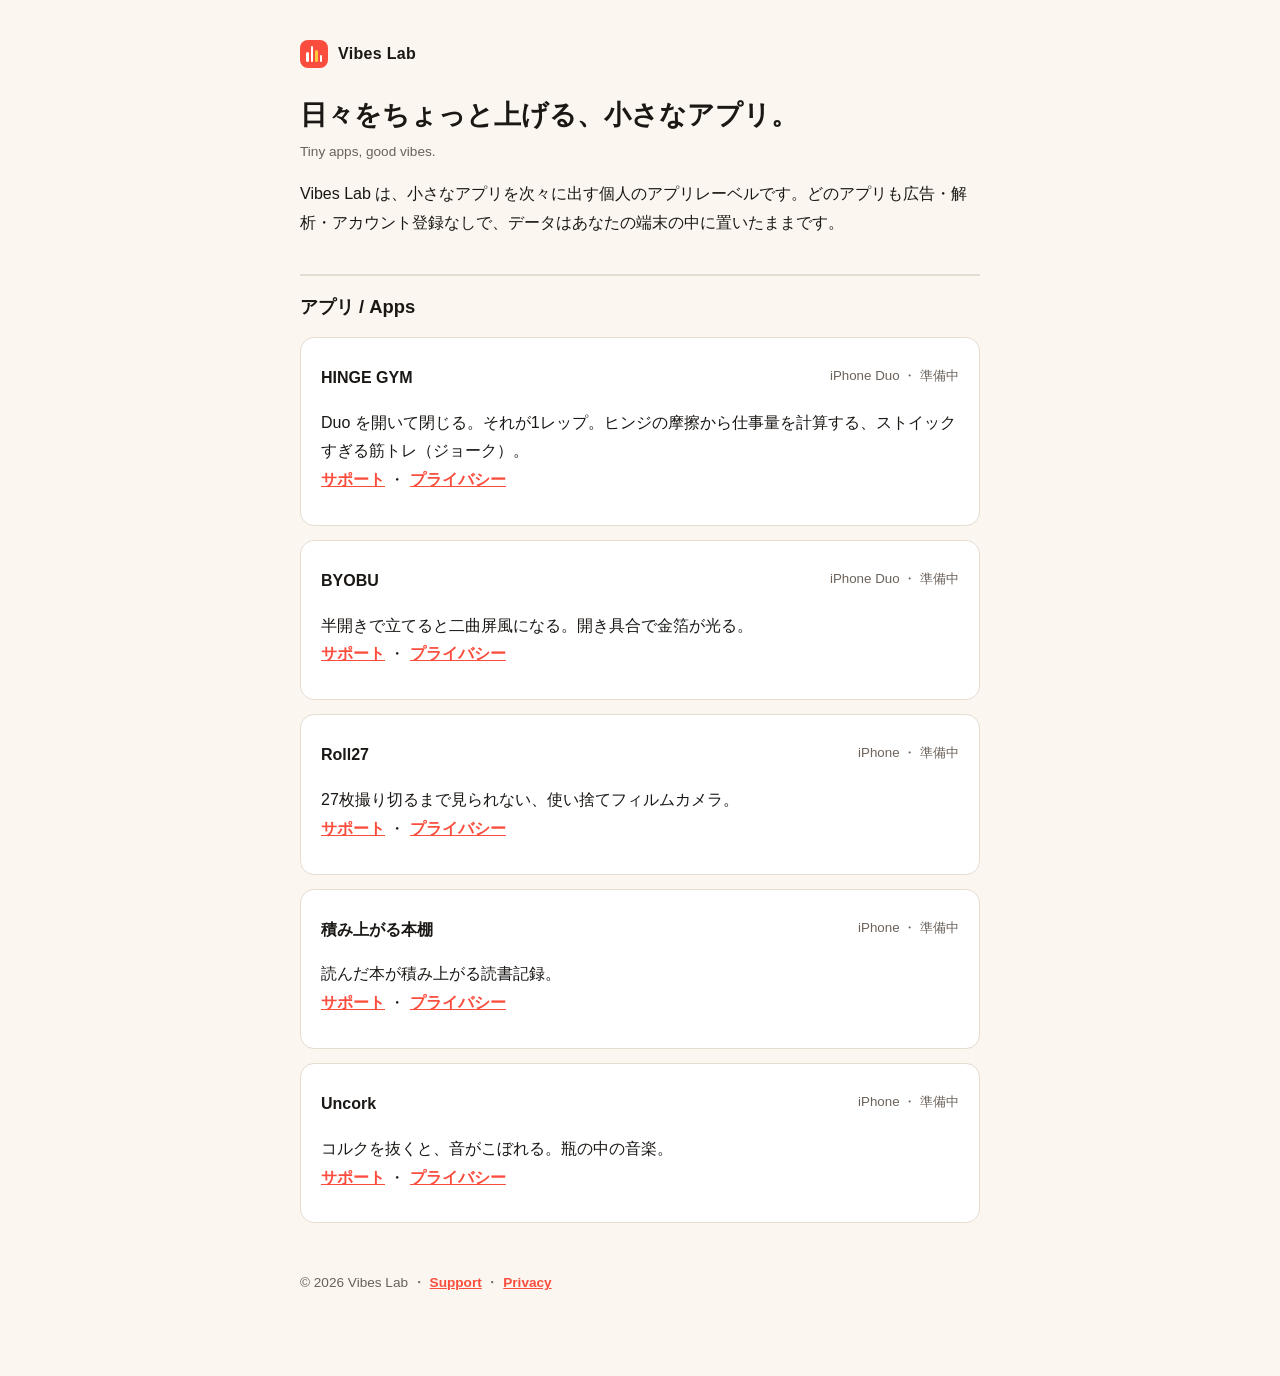
==== index.html @ 2c4c1a77 "Vibes Lab 共通サイト: 全アプリ共通のプライバシーポリシー・サポート（日英）とアプリ一覧" ====
<!DOCTYPE html>
<html lang="ja"><head><meta charset="UTF-8"><meta name="viewport" content="width=device-width, initial-scale=1.0">
<title>Vibes Lab — Tiny apps, good vibes.</title>
<meta name="description" content="小さなアプリを次々に出す個人アプリレーベル。Tiny apps, good vibes.">
<link rel="stylesheet" href="style.css">
</head><body><main>
<a class="label" href="./"><span class="mark"><i style="height:10px"></i><i style="height:16px"></i><i style="height:12px"></i><i style="height:7px"></i></span>Vibes Lab</a>

<h1>日々をちょっと上げる、小さなアプリ。</h1>
<p class="meta">Tiny apps, good vibes.</p>
<p>Vibes Lab は、小さなアプリを次々に出す個人のアプリレーベルです。どのアプリも広告・解析・アカウント登録なしで、データはあなたの端末の中に置いたままです。</p>

<h2>アプリ / Apps</h2>
<section class="app"><h3>HINGE GYM <small>iPhone Duo ・ 準備中</small></h3>
<p>Duo を開いて閉じる。それが1レップ。ヒンジの摩擦から仕事量を計算する、ストイックすぎる筋トレ（ジョーク）。<br><a href="support/#hinge-gym">サポート</a> ・ <a href="privacy/#hinge-gym">プライバシー</a></p></section>
<section class="app"><h3>BYOBU <small>iPhone Duo ・ 準備中</small></h3>
<p>半開きで立てると二曲屏風になる。開き具合で金箔が光る。<br><a href="support/#byobu">サポート</a> ・ <a href="privacy/#byobu">プライバシー</a></p></section>
<section class="app"><h3>Roll27 <small>iPhone ・ 準備中</small></h3>
<p>27枚撮り切るまで見られない、使い捨てフィルムカメラ。<br><a href="support/#roll27">サポート</a> ・ <a href="privacy/#roll27">プライバシー</a></p></section>
<section class="app"><h3>積み上がる本棚 <small>iPhone ・ 準備中</small></h3>
<p>読んだ本が積み上がる読書記録。<br><a href="support/#bookshelf">サポート</a> ・ <a href="privacy/#bookshelf">プライバシー</a></p></section>
<section class="app"><h3>Uncork <small>iPhone ・ 準備中</small></h3>
<p>コルクを抜くと、音がこぼれる。瓶の中の音楽。<br><a href="support/#uncork">サポート</a> ・ <a href="privacy/#uncork">プライバシー</a></p></section>

<footer>© 2026 Vibes Lab ・ <a href="support/">Support</a> ・ <a href="privacy/">Privacy</a></footer>
</main></body></html>
---- style.css ----
/* Vibes Lab 共通ページ（brand/vibes-lab.md の配色: Coral #FB4D3D / Spark #FFC93C / Ink #1A1714 / Paper #FBF6EF） */
:root{--coral:#FB4D3D;--spark:#FFC93C;--ink:#1A1714;--paper:#FBF6EF;--muted:#6b625a;--line:#e6dccf;--card:#fff}
@media (prefers-color-scheme:dark){:root{--ink:#F4EEE6;--paper:#1A1714;--muted:#a59b90;--line:#3a332d;--card:#231f1b}}
*{box-sizing:border-box}
body{margin:0;background:var(--paper);color:var(--ink);font-family:-apple-system,BlinkMacSystemFont,"Hiragino Sans","Noto Sans JP",sans-serif;line-height:1.8}
main{max-width:720px;margin:0 auto;padding:40px 20px 80px}
.label{display:flex;align-items:center;gap:10px;font-weight:800;letter-spacing:.02em;text-decoration:none;color:var(--ink)}
.mark{width:28px;height:28px;border-radius:8px;background:var(--coral);display:flex;align-items:flex-end;justify-content:center;gap:2px;padding:6px}
.mark i{display:block;width:3px;background:#fff;border-radius:2px}.mark i:nth-child(3){background:var(--spark)}
h1{font-size:1.7rem;line-height:1.35;margin:28px 0 6px}
h2{font-size:1.15rem;margin:36px 0 8px;padding-top:14px;border-top:2px solid var(--line)}
h3{font-size:1rem;margin:22px 0 4px}
.meta{color:var(--muted);font-size:.85rem;margin:0 0 16px}
.callout{background:var(--card);border-left:4px solid var(--coral);border-radius:10px;padding:12px 18px;margin:18px 0}
.app{background:var(--card);border:1px solid var(--line);border-radius:14px;padding:4px 20px 14px;margin:14px 0;scroll-margin-top:16px}
.app h3{display:flex;justify-content:space-between;gap:8px;flex-wrap:wrap}
.app h3 small{color:var(--muted);font-weight:500}
a{color:var(--coral);font-weight:700}
ul{padding-left:1.2em} li{margin:5px 0}
nav.toc{display:flex;flex-wrap:wrap;gap:6px;margin:10px 0}
nav.toc a{font-size:.85rem;border:1px solid var(--line);border-radius:999px;padding:2px 10px;text-decoration:none}
hr.lang{border:0;border-top:2px dashed var(--line);margin:56px 0}
footer{margin-top:48px;font-size:.85rem;color:var(--muted)}
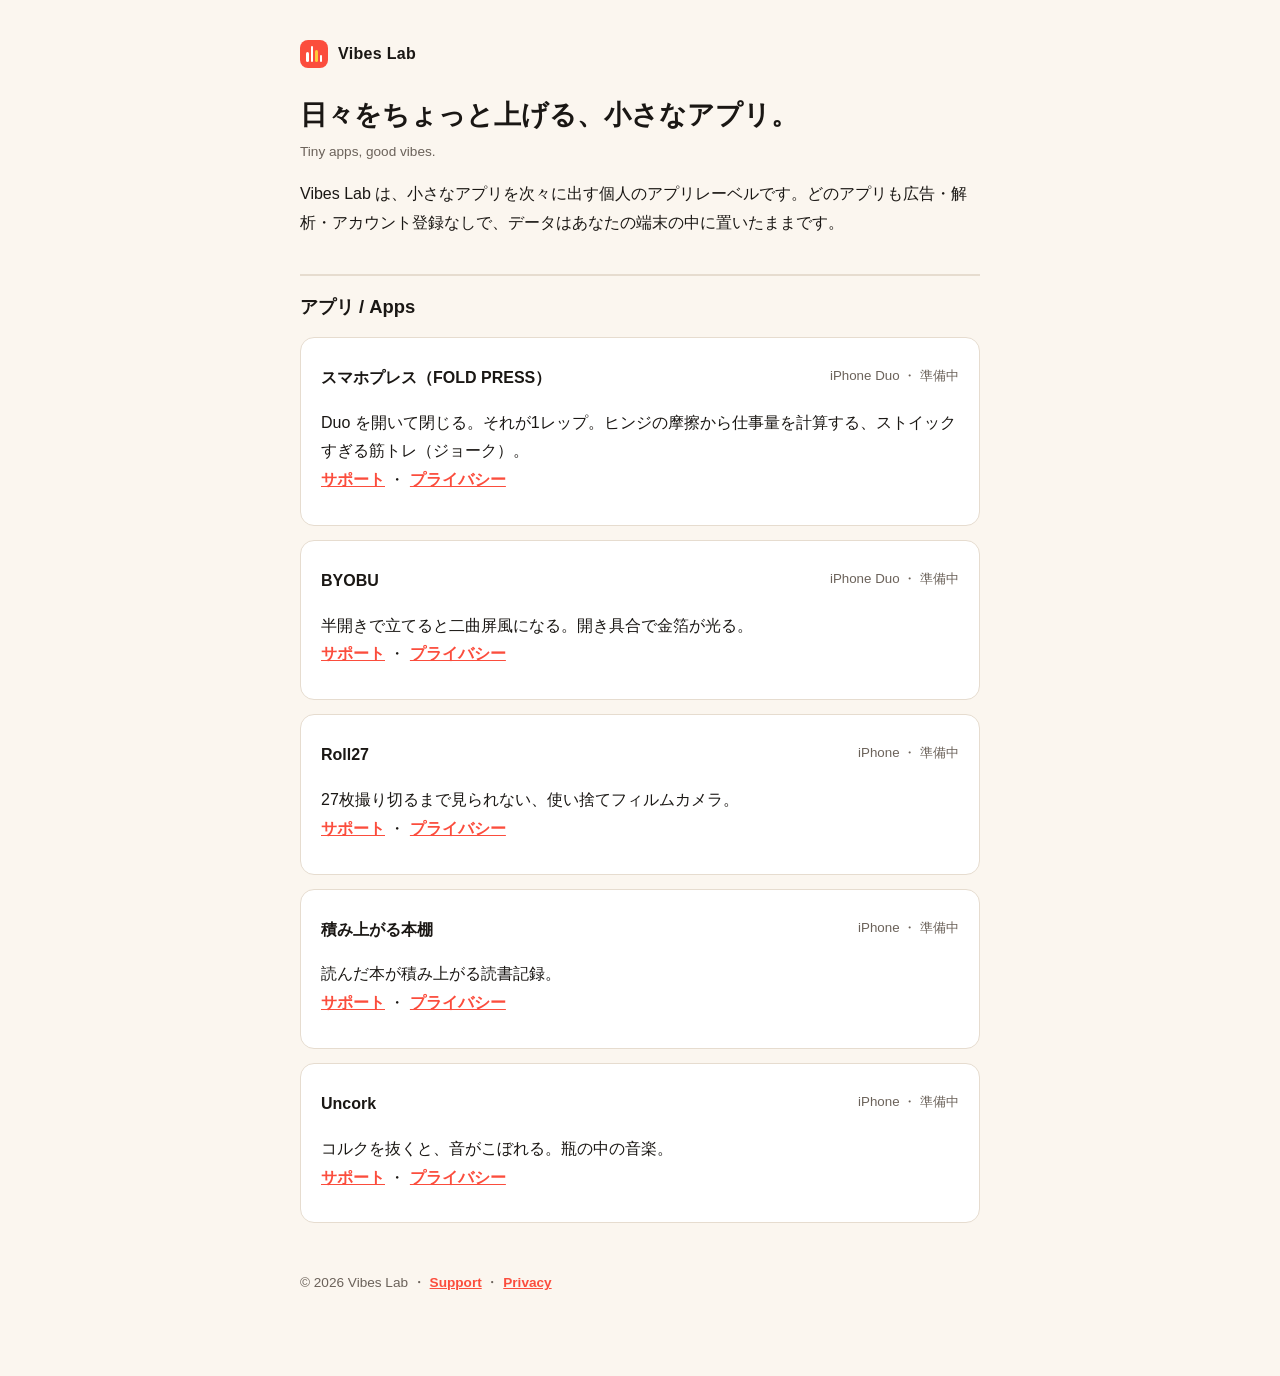
==== commit 41465b93: "HINGE GYM を改名: 英語 FOLD PRESS / 日本語 スマホプレス（アンカー #fold-press）" ====
--- a/index.html
+++ b/index.html
@@ -11,8 +11,8 @@
 <p>Vibes Lab は、小さなアプリを次々に出す個人のアプリレーベルです。どのアプリも広告・解析・アカウント登録なしで、データはあなたの端末の中に置いたままです。</p>
 
 <h2>アプリ / Apps</h2>
-<section class="app"><h3>HINGE GYM <small>iPhone Duo ・ 準備中</small></h3>
-<p>Duo を開いて閉じる。それが1レップ。ヒンジの摩擦から仕事量を計算する、ストイックすぎる筋トレ（ジョーク）。<br><a href="support/#hinge-gym">サポート</a> ・ <a href="privacy/#hinge-gym">プライバシー</a></p></section>
+<section class="app"><h3>スマホプレス（FOLD PRESS） <small>iPhone Duo ・ 準備中</small></h3>
+<p>Duo を開いて閉じる。それが1レップ。ヒンジの摩擦から仕事量を計算する、ストイックすぎる筋トレ（ジョーク）。<br><a href="support/#fold-press">サポート</a> ・ <a href="privacy/#fold-press">プライバシー</a></p></section>
 <section class="app"><h3>BYOBU <small>iPhone Duo ・ 準備中</small></h3>
 <p>半開きで立てると二曲屏風になる。開き具合で金箔が光る。<br><a href="support/#byobu">サポート</a> ・ <a href="privacy/#byobu">プライバシー</a></p></section>
 <section class="app"><h3>Roll27 <small>iPhone ・ 準備中</small></h3>
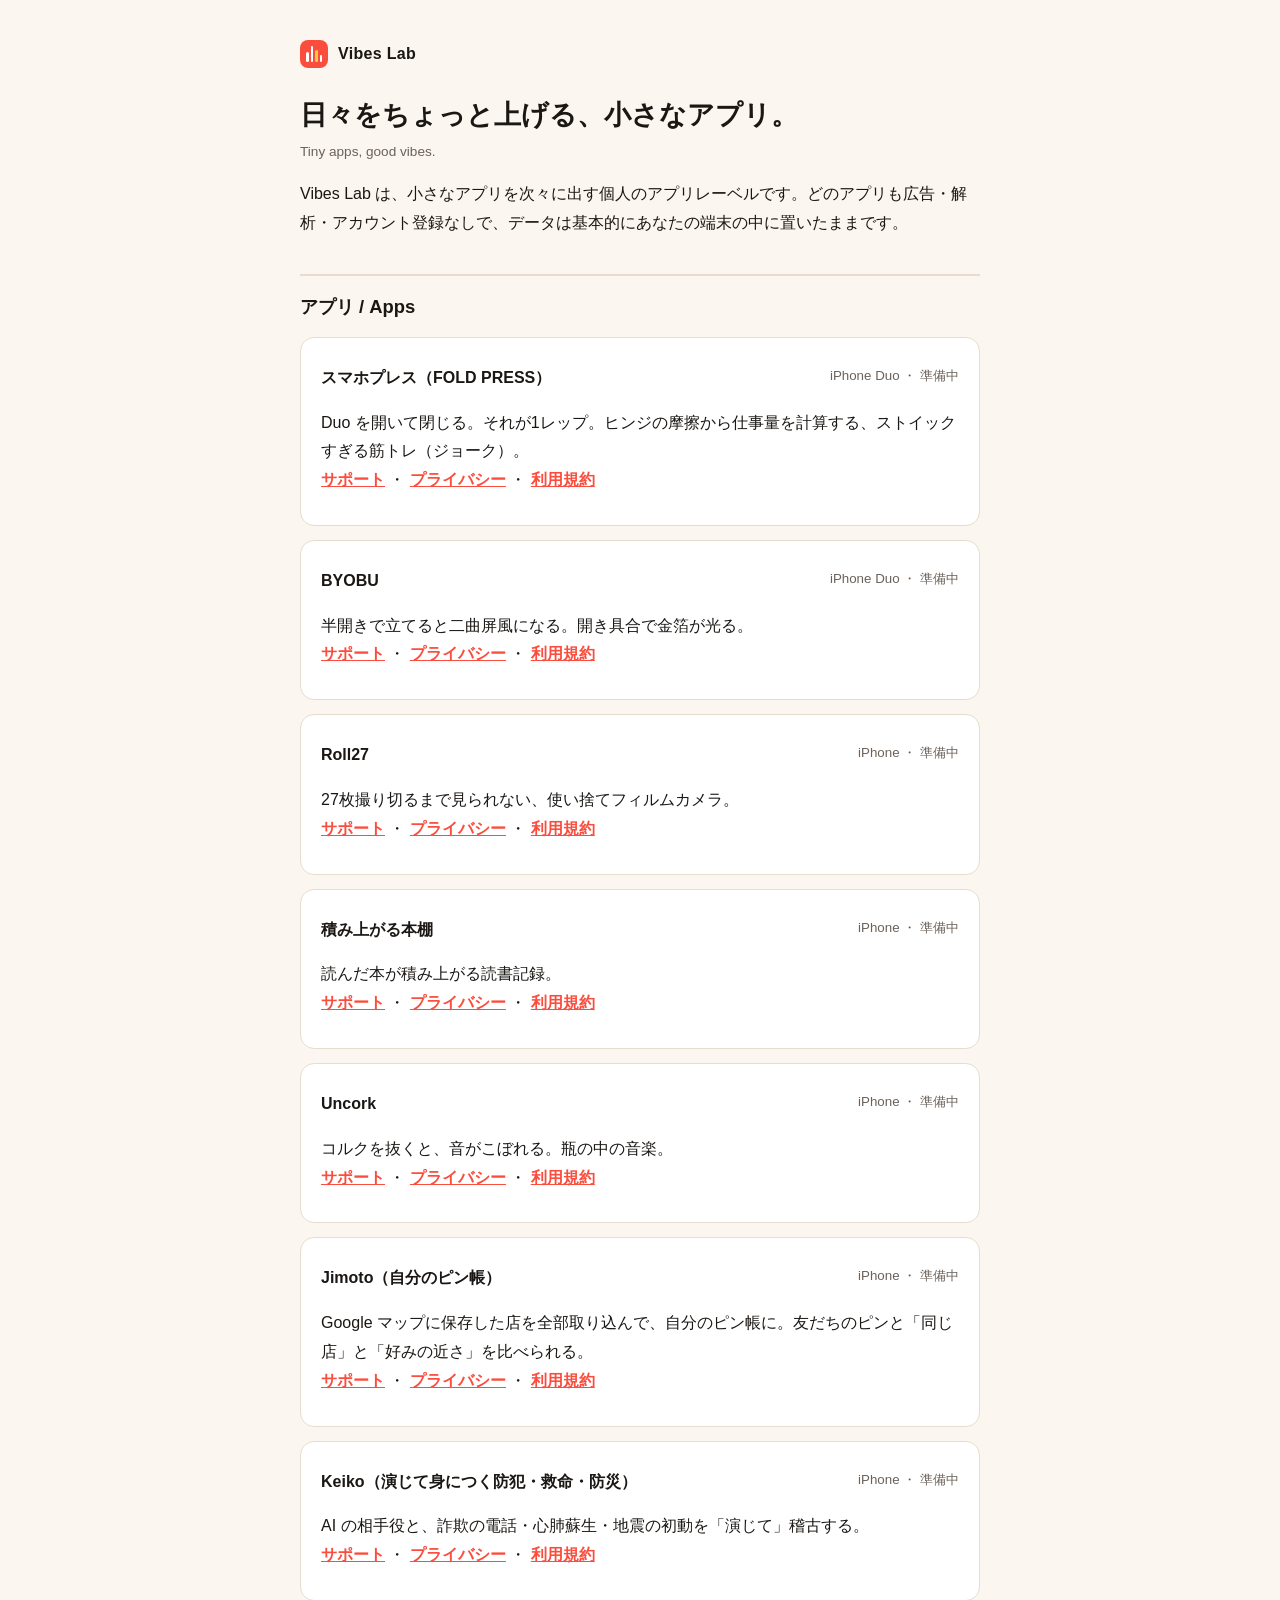
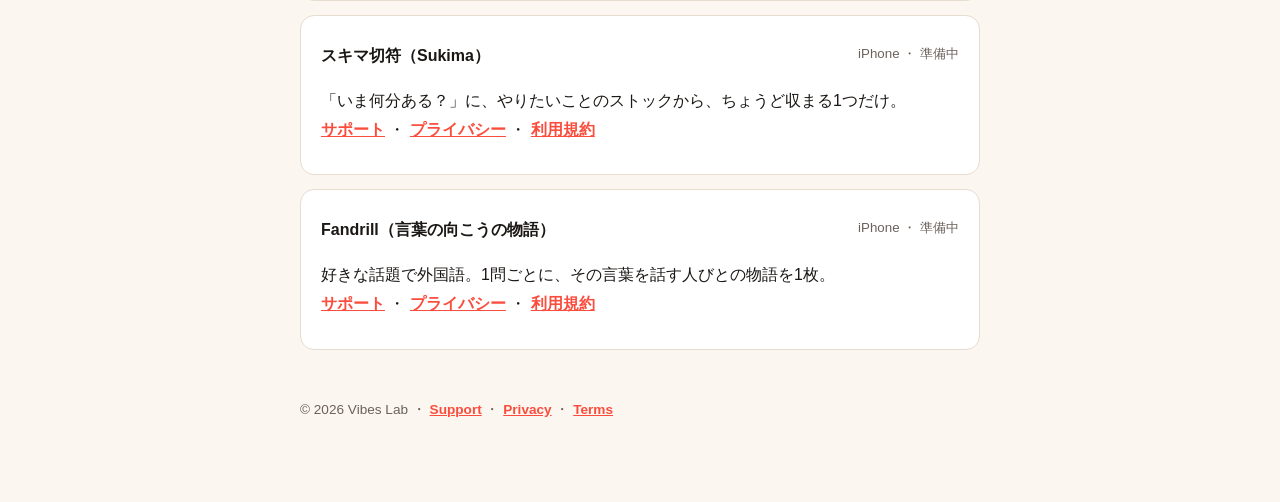
==== commit 9d0e34df: "利用規約（日英）を追加し、Jimoto / Keiko / スキマ切符 / Fandrill をプライバシー・サポート・一覧に追加 - terms/: 全アプリ共通の条件（同意・使う権利・禁止事項・A" ====
--- a/index.html
+++ b/index.html
@@ -8,19 +8,28 @@
 
 <h1>日々をちょっと上げる、小さなアプリ。</h1>
 <p class="meta">Tiny apps, good vibes.</p>
-<p>Vibes Lab は、小さなアプリを次々に出す個人のアプリレーベルです。どのアプリも広告・解析・アカウント登録なしで、データはあなたの端末の中に置いたままです。</p>
+<p>Vibes Lab は、小さなアプリを次々に出す個人のアプリレーベルです。どのアプリも広告・解析・アカウント登録なしで、データは基本的にあなたの端末の中に置いたままです。</p>
 
 <h2>アプリ / Apps</h2>
 <section class="app"><h3>スマホプレス（FOLD PRESS） <small>iPhone Duo ・ 準備中</small></h3>
-<p>Duo を開いて閉じる。それが1レップ。ヒンジの摩擦から仕事量を計算する、ストイックすぎる筋トレ（ジョーク）。<br><a href="support/#fold-press">サポート</a> ・ <a href="privacy/#fold-press">プライバシー</a></p></section>
+<p>Duo を開いて閉じる。それが1レップ。ヒンジの摩擦から仕事量を計算する、ストイックすぎる筋トレ（ジョーク）。<br><a href="support/#fold-press">サポート</a> ・ <a href="privacy/#fold-press">プライバシー</a> ・ <a href="terms/">利用規約</a></p></section>
 <section class="app"><h3>BYOBU <small>iPhone Duo ・ 準備中</small></h3>
-<p>半開きで立てると二曲屏風になる。開き具合で金箔が光る。<br><a href="support/#byobu">サポート</a> ・ <a href="privacy/#byobu">プライバシー</a></p></section>
+<p>半開きで立てると二曲屏風になる。開き具合で金箔が光る。<br><a href="support/#byobu">サポート</a> ・ <a href="privacy/#byobu">プライバシー</a> ・ <a href="terms/">利用規約</a></p></section>
 <section class="app"><h3>Roll27 <small>iPhone ・ 準備中</small></h3>
-<p>27枚撮り切るまで見られない、使い捨てフィルムカメラ。<br><a href="support/#roll27">サポート</a> ・ <a href="privacy/#roll27">プライバシー</a></p></section>
+<p>27枚撮り切るまで見られない、使い捨てフィルムカメラ。<br><a href="support/#roll27">サポート</a> ・ <a href="privacy/#roll27">プライバシー</a> ・ <a href="terms/">利用規約</a></p></section>
 <section class="app"><h3>積み上がる本棚 <small>iPhone ・ 準備中</small></h3>
-<p>読んだ本が積み上がる読書記録。<br><a href="support/#bookshelf">サポート</a> ・ <a href="privacy/#bookshelf">プライバシー</a></p></section>
+<p>読んだ本が積み上がる読書記録。<br><a href="support/#bookshelf">サポート</a> ・ <a href="privacy/#bookshelf">プライバシー</a> ・ <a href="terms/">利用規約</a></p></section>
 <section class="app"><h3>Uncork <small>iPhone ・ 準備中</small></h3>
-<p>コルクを抜くと、音がこぼれる。瓶の中の音楽。<br><a href="support/#uncork">サポート</a> ・ <a href="privacy/#uncork">プライバシー</a></p></section>
+<p>コルクを抜くと、音がこぼれる。瓶の中の音楽。<br><a href="support/#uncork">サポート</a> ・ <a href="privacy/#uncork">プライバシー</a> ・ <a href="terms/">利用規約</a></p></section>
 
-<footer>© 2026 Vibes Lab ・ <a href="support/">Support</a> ・ <a href="privacy/">Privacy</a></footer>
+<section class="app"><h3>Jimoto（自分のピン帳） <small>iPhone ・ 準備中</small></h3>
+<p>Google マップに保存した店を全部取り込んで、自分のピン帳に。友だちのピンと「同じ店」と「好みの近さ」を比べられる。<br><a href="support/#jimoto">サポート</a> ・ <a href="privacy/#jimoto">プライバシー</a> ・ <a href="terms/#jimoto">利用規約</a></p></section>
+<section class="app"><h3>Keiko（演じて身につく防犯・救命・防災） <small>iPhone ・ 準備中</small></h3>
+<p>AI の相手役と、詐欺の電話・心肺蘇生・地震の初動を「演じて」稽古する。<br><a href="support/#keiko">サポート</a> ・ <a href="privacy/#keiko">プライバシー</a> ・ <a href="terms/#keiko">利用規約</a></p></section>
+<section class="app"><h3>スキマ切符（Sukima） <small>iPhone ・ 準備中</small></h3>
+<p>「いま何分ある？」に、やりたいことのストックから、ちょうど収まる1つだけ。<br><a href="support/#sukima">サポート</a> ・ <a href="privacy/#sukima">プライバシー</a> ・ <a href="terms/#sukima">利用規約</a></p></section>
+<section class="app"><h3>Fandrill（言葉の向こうの物語） <small>iPhone ・ 準備中</small></h3>
+<p>好きな話題で外国語。1問ごとに、その言葉を話す人びとの物語を1枚。<br><a href="support/#fandrill">サポート</a> ・ <a href="privacy/#fandrill">プライバシー</a> ・ <a href="terms/#fandrill">利用規約</a></p></section>
+
+<footer>© 2026 Vibes Lab ・ <a href="support/">Support</a> ・ <a href="privacy/">Privacy</a> ・ <a href="terms/">Terms</a></footer>
 </main></body></html>
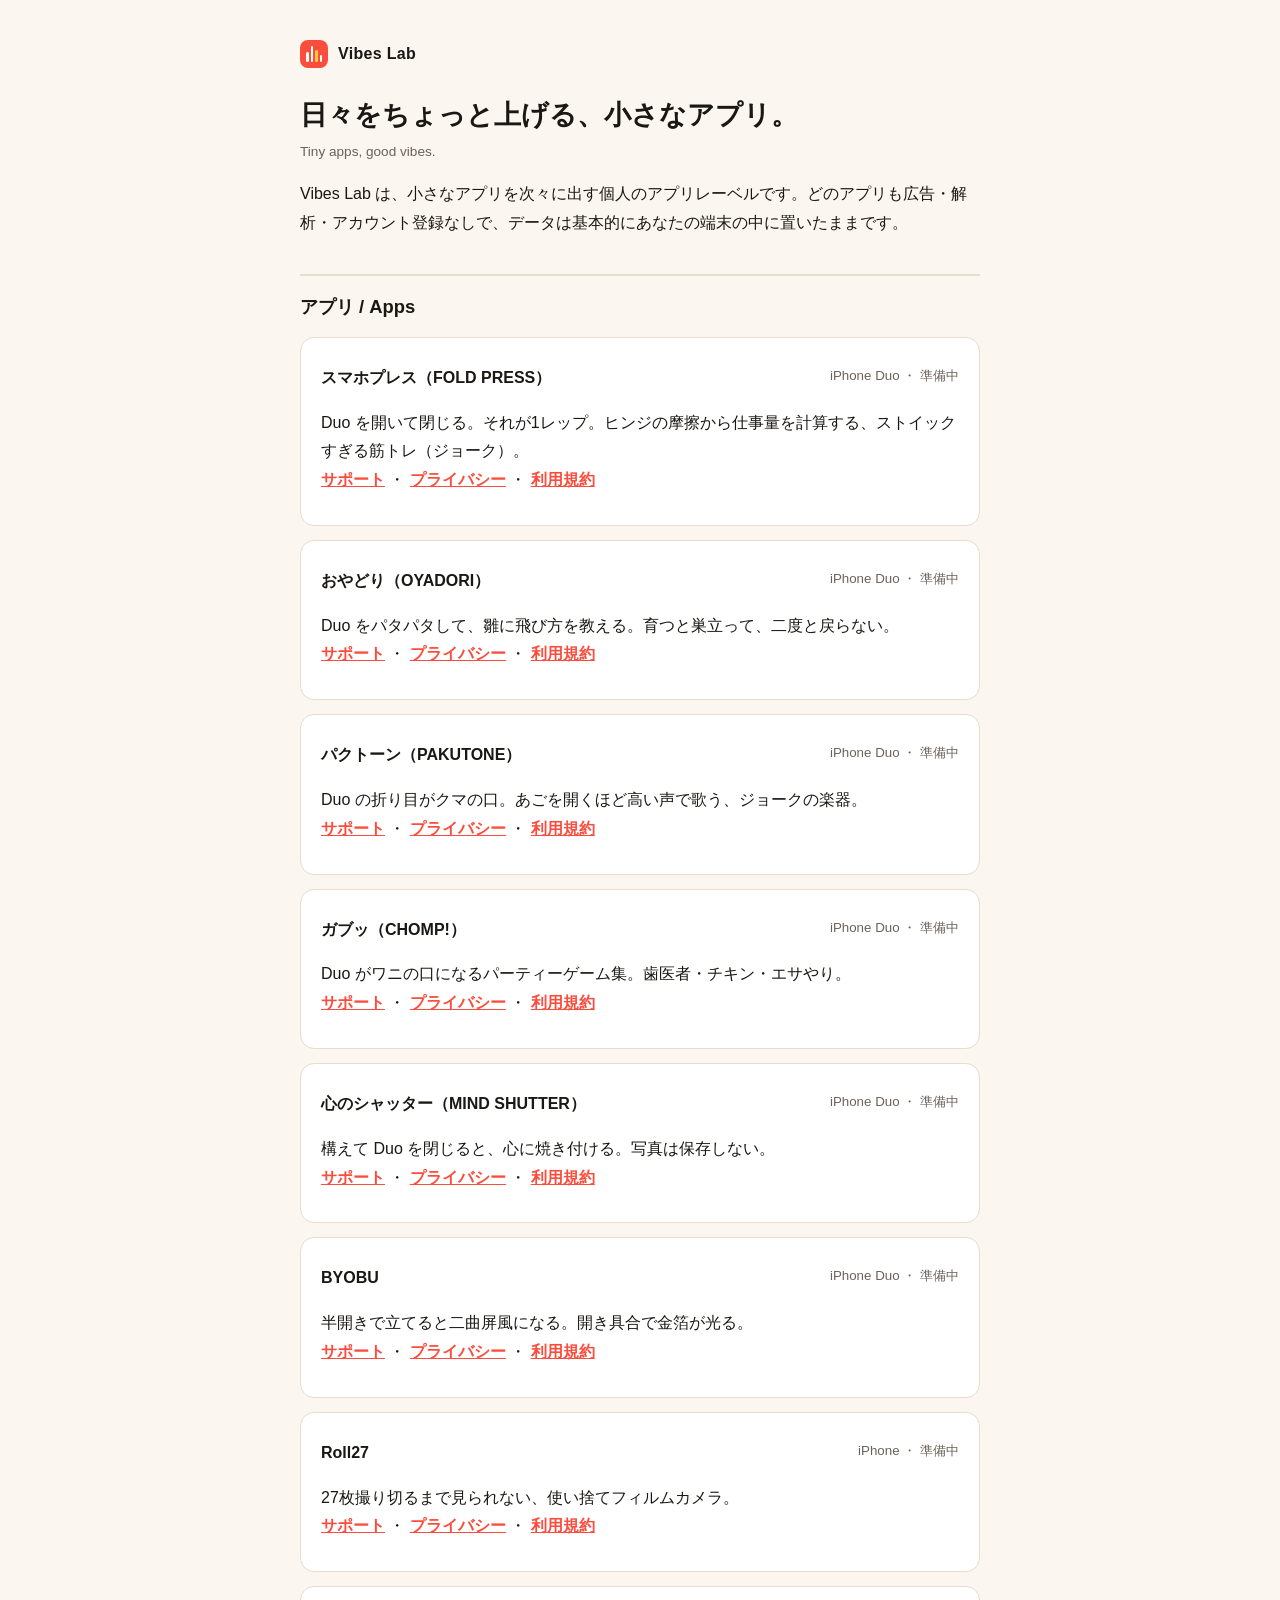
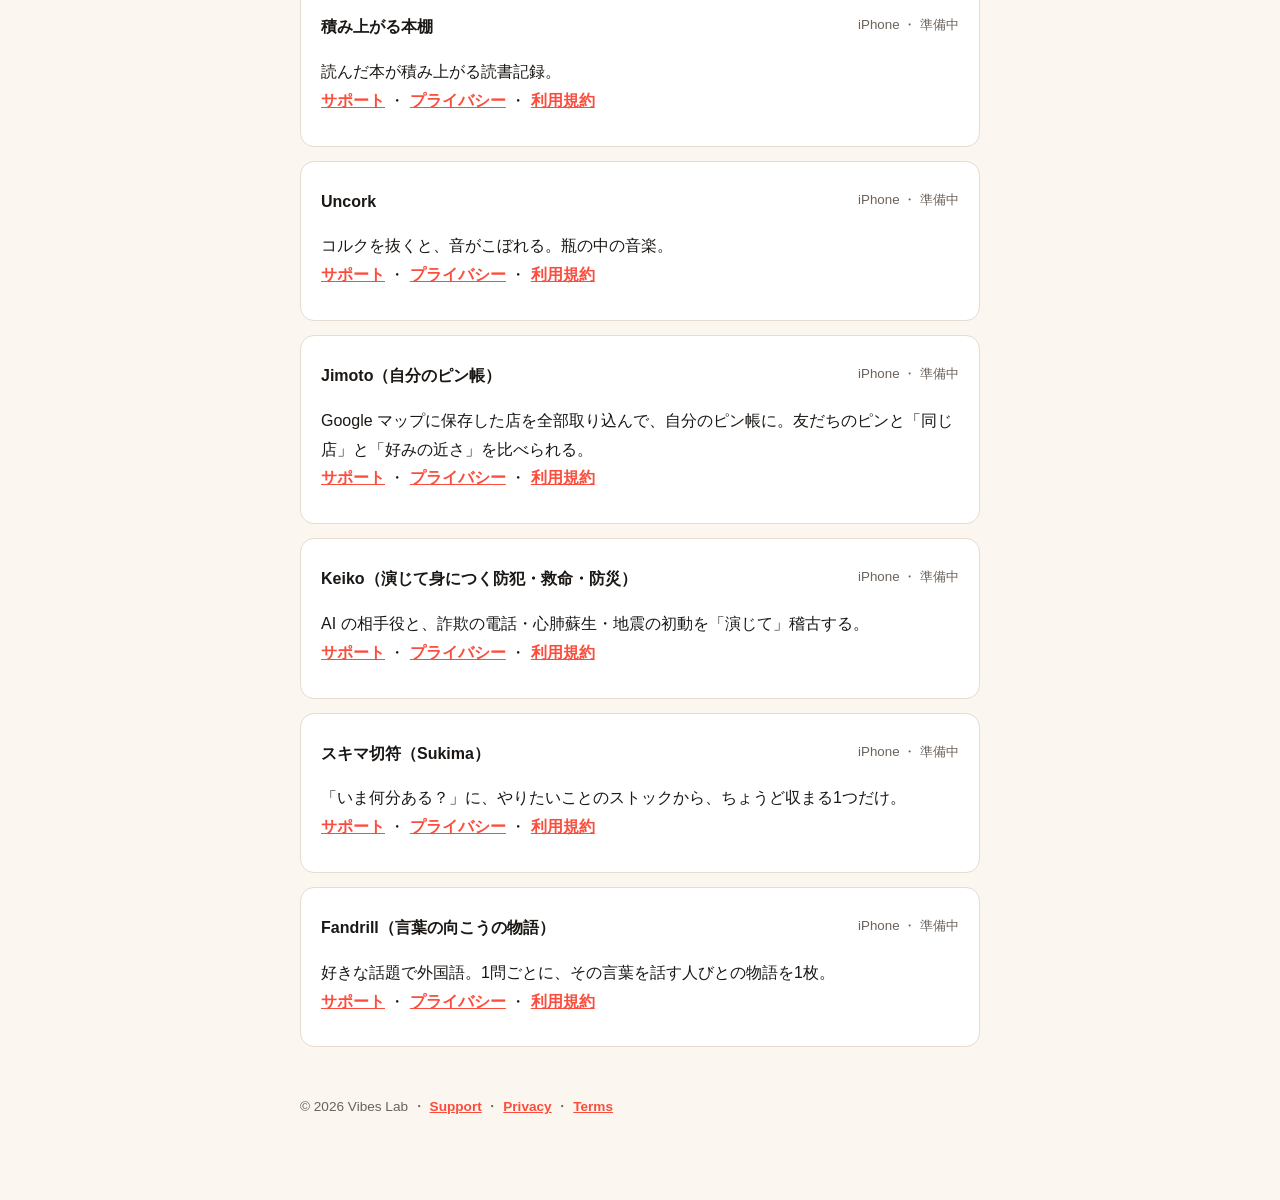
==== commit aa958ef8: "Duo 4本を追加: おやどり / パクトーン / ガブッ / 心のシャッター（プライバシー・サポート・利用規約の日英、アプリ一覧）" ====
--- a/index.html
+++ b/index.html
@@ -12,7 +12,15 @@
 
 <h2>アプリ / Apps</h2>
 <section class="app"><h3>スマホプレス（FOLD PRESS） <small>iPhone Duo ・ 準備中</small></h3>
-<p>Duo を開いて閉じる。それが1レップ。ヒンジの摩擦から仕事量を計算する、ストイックすぎる筋トレ（ジョーク）。<br><a href="support/#fold-press">サポート</a> ・ <a href="privacy/#fold-press">プライバシー</a> ・ <a href="terms/">利用規約</a></p></section>
+<p>Duo を開いて閉じる。それが1レップ。ヒンジの摩擦から仕事量を計算する、ストイックすぎる筋トレ（ジョーク）。<br><a href="support/#fold-press">サポート</a> ・ <a href="privacy/#fold-press">プライバシー</a> ・ <a href="terms/#fold-press">利用規約</a></p></section>
+<section class="app"><h3>おやどり（OYADORI） <small>iPhone Duo ・ 準備中</small></h3>
+<p>Duo をパタパタして、雛に飛び方を教える。育つと巣立って、二度と戻らない。<br><a href="support/#oyadori">サポート</a> ・ <a href="privacy/#oyadori">プライバシー</a> ・ <a href="terms/#oyadori">利用規約</a></p></section>
+<section class="app"><h3>パクトーン（PAKUTONE） <small>iPhone Duo ・ 準備中</small></h3>
+<p>Duo の折り目がクマの口。あごを開くほど高い声で歌う、ジョークの楽器。<br><a href="support/#pakutone">サポート</a> ・ <a href="privacy/#pakutone">プライバシー</a> ・ <a href="terms/#pakutone">利用規約</a></p></section>
+<section class="app"><h3>ガブッ（CHOMP!） <small>iPhone Duo ・ 準備中</small></h3>
+<p>Duo がワニの口になるパーティーゲーム集。歯医者・チキン・エサやり。<br><a href="support/#chomp">サポート</a> ・ <a href="privacy/#chomp">プライバシー</a> ・ <a href="terms/#chomp">利用規約</a></p></section>
+<section class="app"><h3>心のシャッター（MIND SHUTTER） <small>iPhone Duo ・ 準備中</small></h3>
+<p>構えて Duo を閉じると、心に焼き付ける。写真は保存しない。<br><a href="support/#mind-shutter">サポート</a> ・ <a href="privacy/#mind-shutter">プライバシー</a> ・ <a href="terms/#mind-shutter">利用規約</a></p></section>
 <section class="app"><h3>BYOBU <small>iPhone Duo ・ 準備中</small></h3>
 <p>半開きで立てると二曲屏風になる。開き具合で金箔が光る。<br><a href="support/#byobu">サポート</a> ・ <a href="privacy/#byobu">プライバシー</a> ・ <a href="terms/">利用規約</a></p></section>
 <section class="app"><h3>Roll27 <small>iPhone ・ 準備中</small></h3>
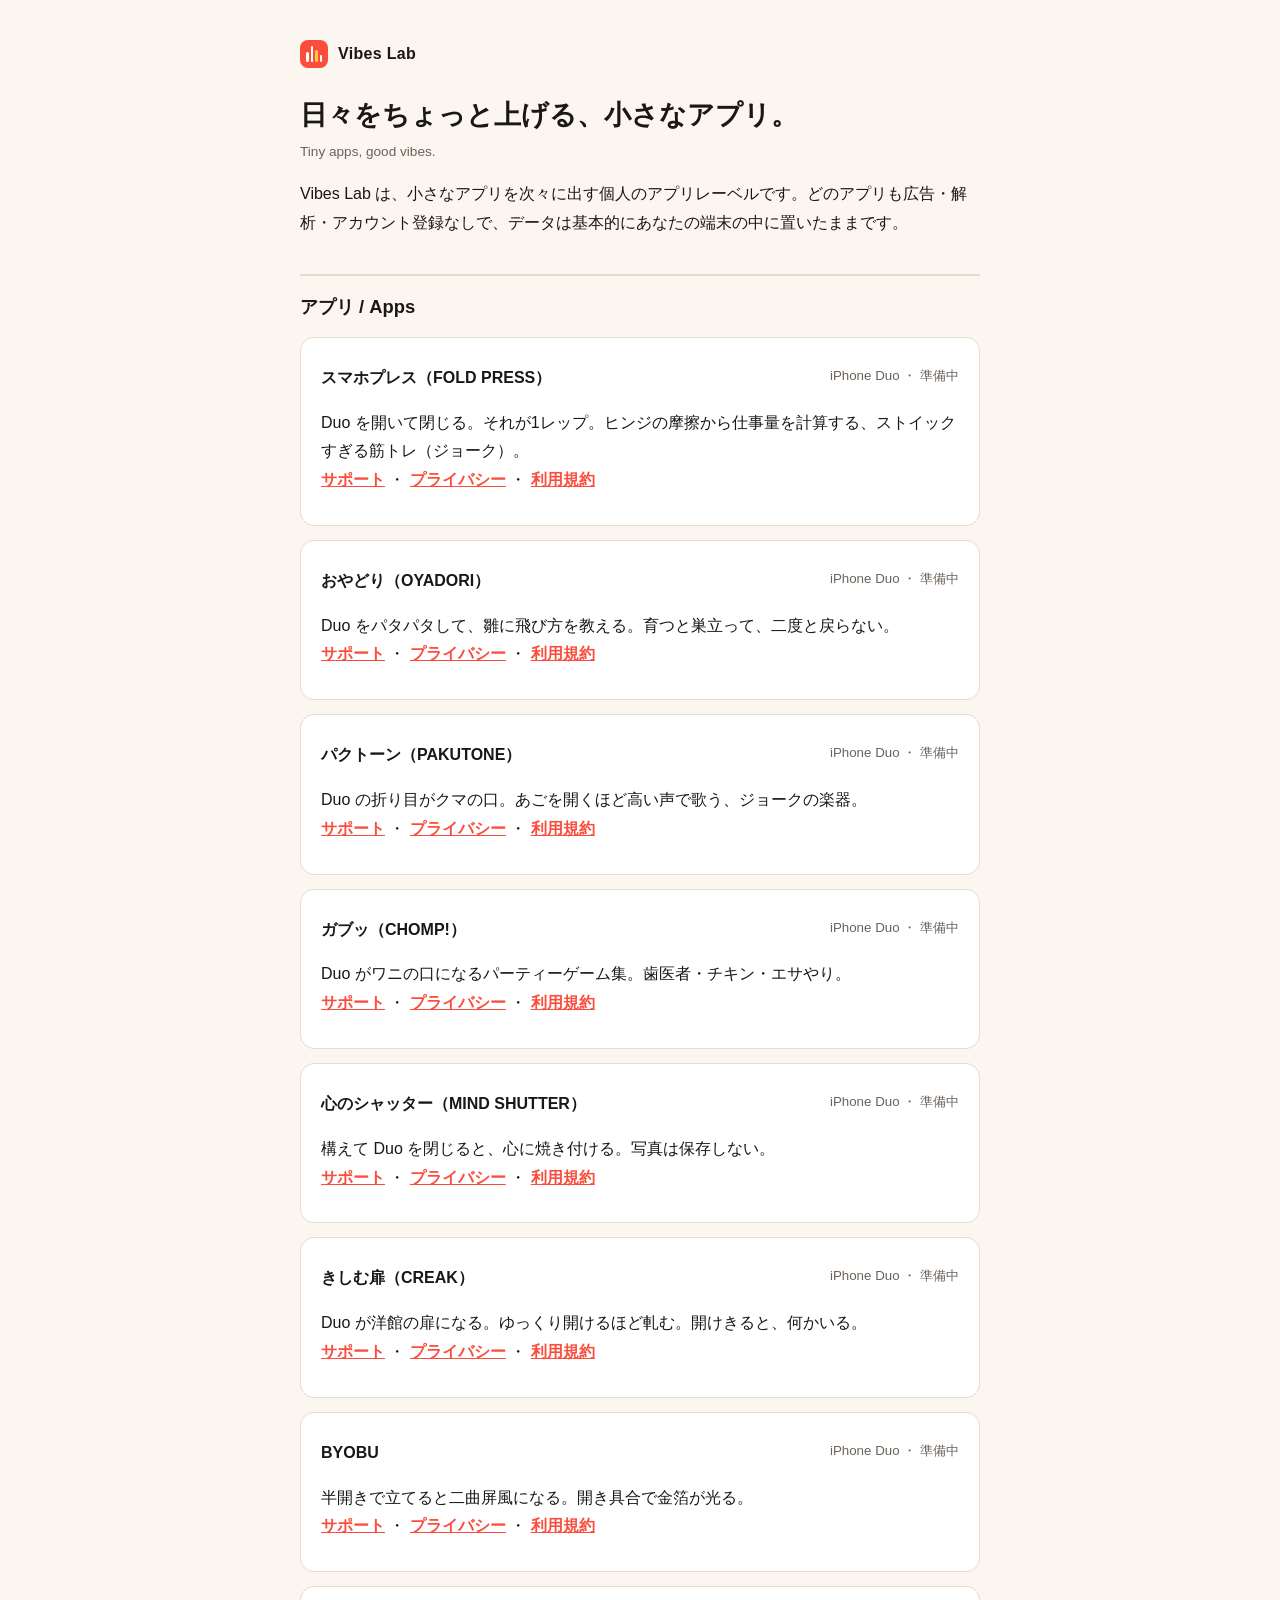
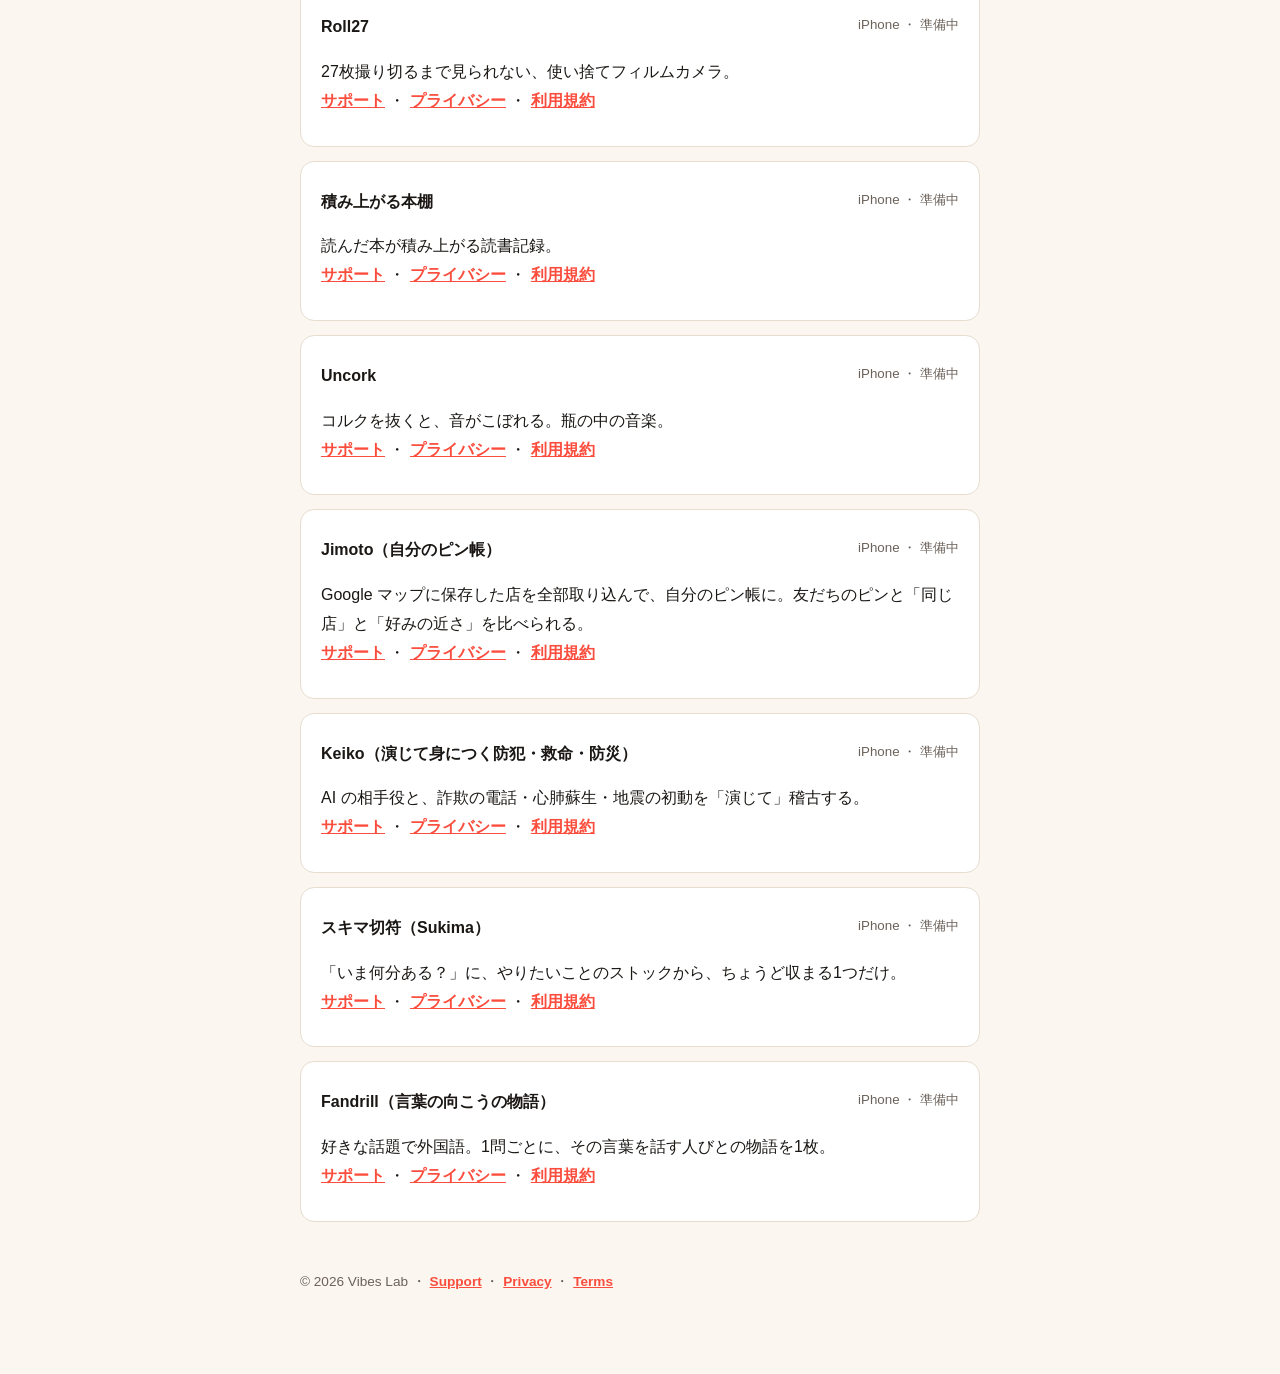
==== commit cb56f1cd: "きしむ扉（CREAK）を追加: プライバシー・サポート・利用規約の日英、アプリ一覧（アンカー #creak）" ====
--- a/index.html
+++ b/index.html
@@ -21,6 +21,8 @@
 <p>Duo がワニの口になるパーティーゲーム集。歯医者・チキン・エサやり。<br><a href="support/#chomp">サポート</a> ・ <a href="privacy/#chomp">プライバシー</a> ・ <a href="terms/#chomp">利用規約</a></p></section>
 <section class="app"><h3>心のシャッター（MIND SHUTTER） <small>iPhone Duo ・ 準備中</small></h3>
 <p>構えて Duo を閉じると、心に焼き付ける。写真は保存しない。<br><a href="support/#mind-shutter">サポート</a> ・ <a href="privacy/#mind-shutter">プライバシー</a> ・ <a href="terms/#mind-shutter">利用規約</a></p></section>
+<section class="app"><h3>きしむ扉（CREAK） <small>iPhone Duo ・ 準備中</small></h3>
+<p>Duo が洋館の扉になる。ゆっくり開けるほど軋む。開けきると、何かいる。<br><a href="support/#creak">サポート</a> ・ <a href="privacy/#creak">プライバシー</a> ・ <a href="terms/#creak">利用規約</a></p></section>
 <section class="app"><h3>BYOBU <small>iPhone Duo ・ 準備中</small></h3>
 <p>半開きで立てると二曲屏風になる。開き具合で金箔が光る。<br><a href="support/#byobu">サポート</a> ・ <a href="privacy/#byobu">プライバシー</a> ・ <a href="terms/">利用規約</a></p></section>
 <section class="app"><h3>Roll27 <small>iPhone ・ 準備中</small></h3>
